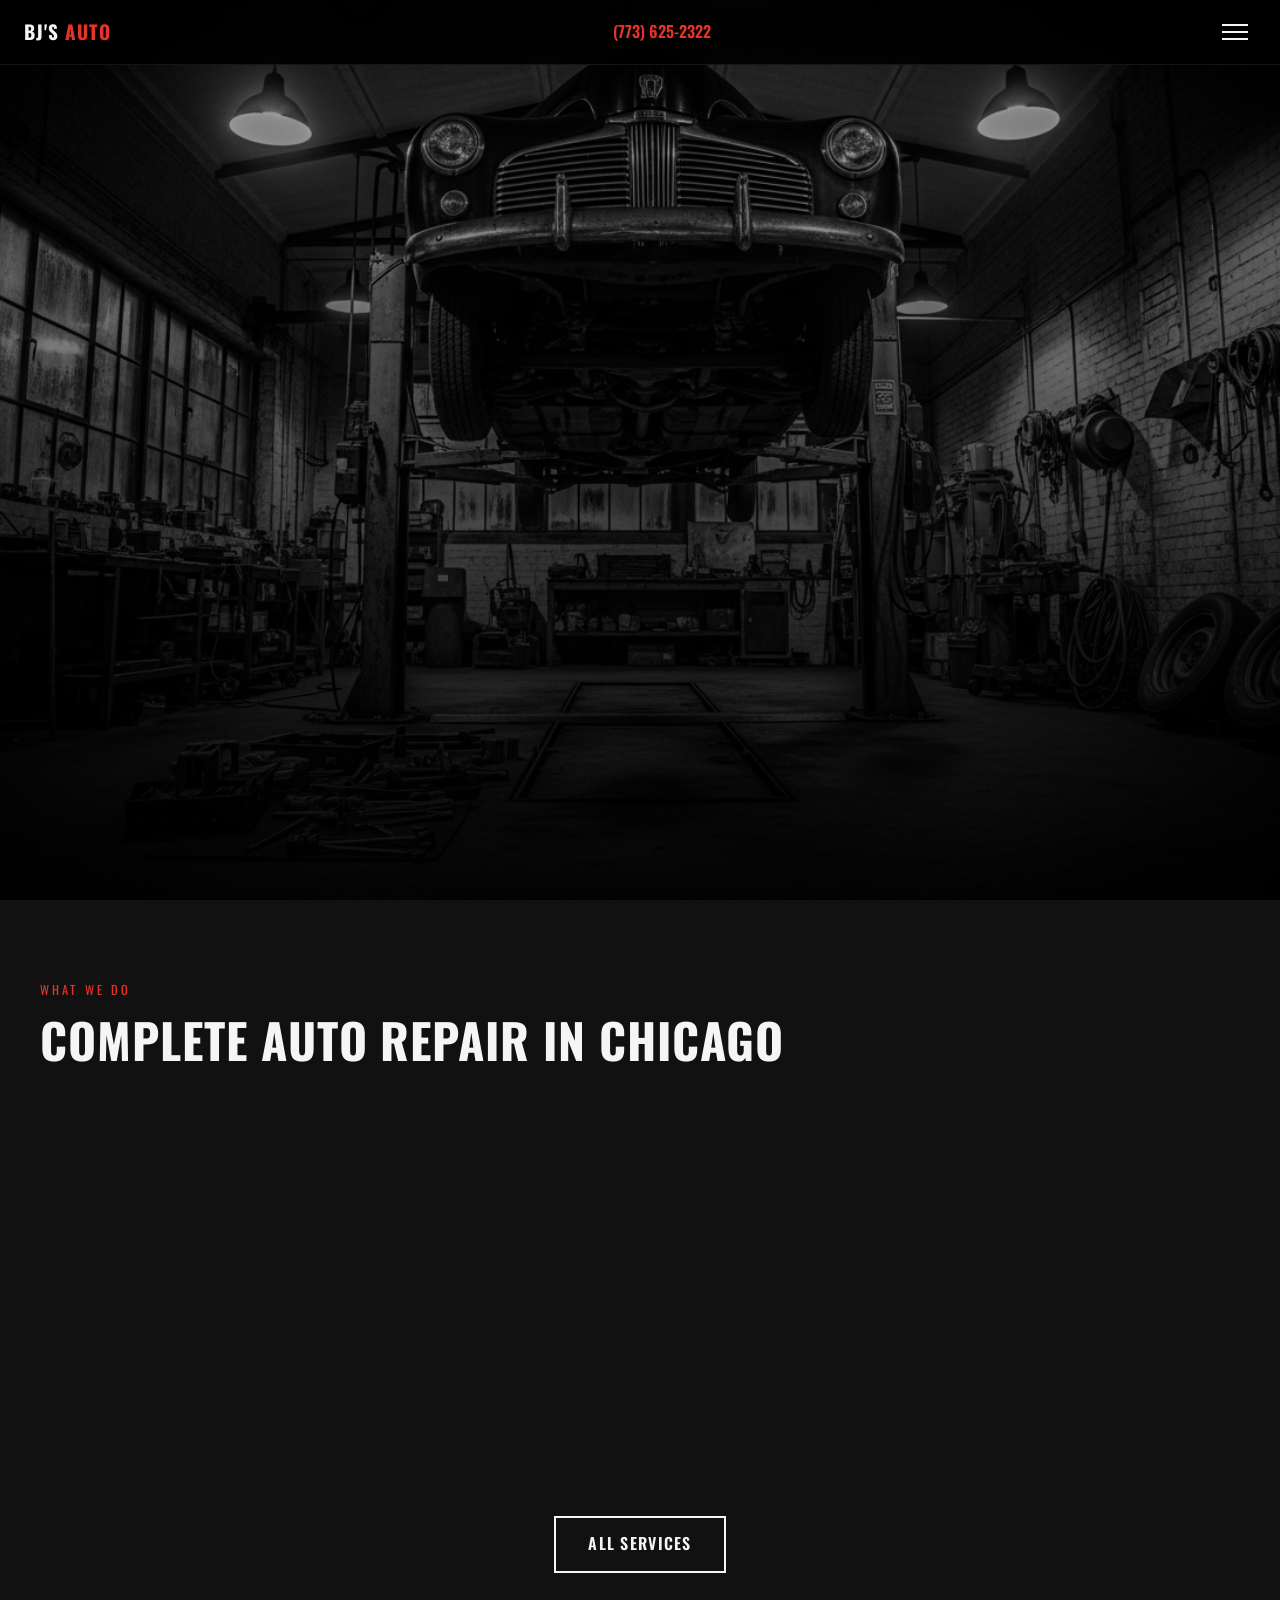
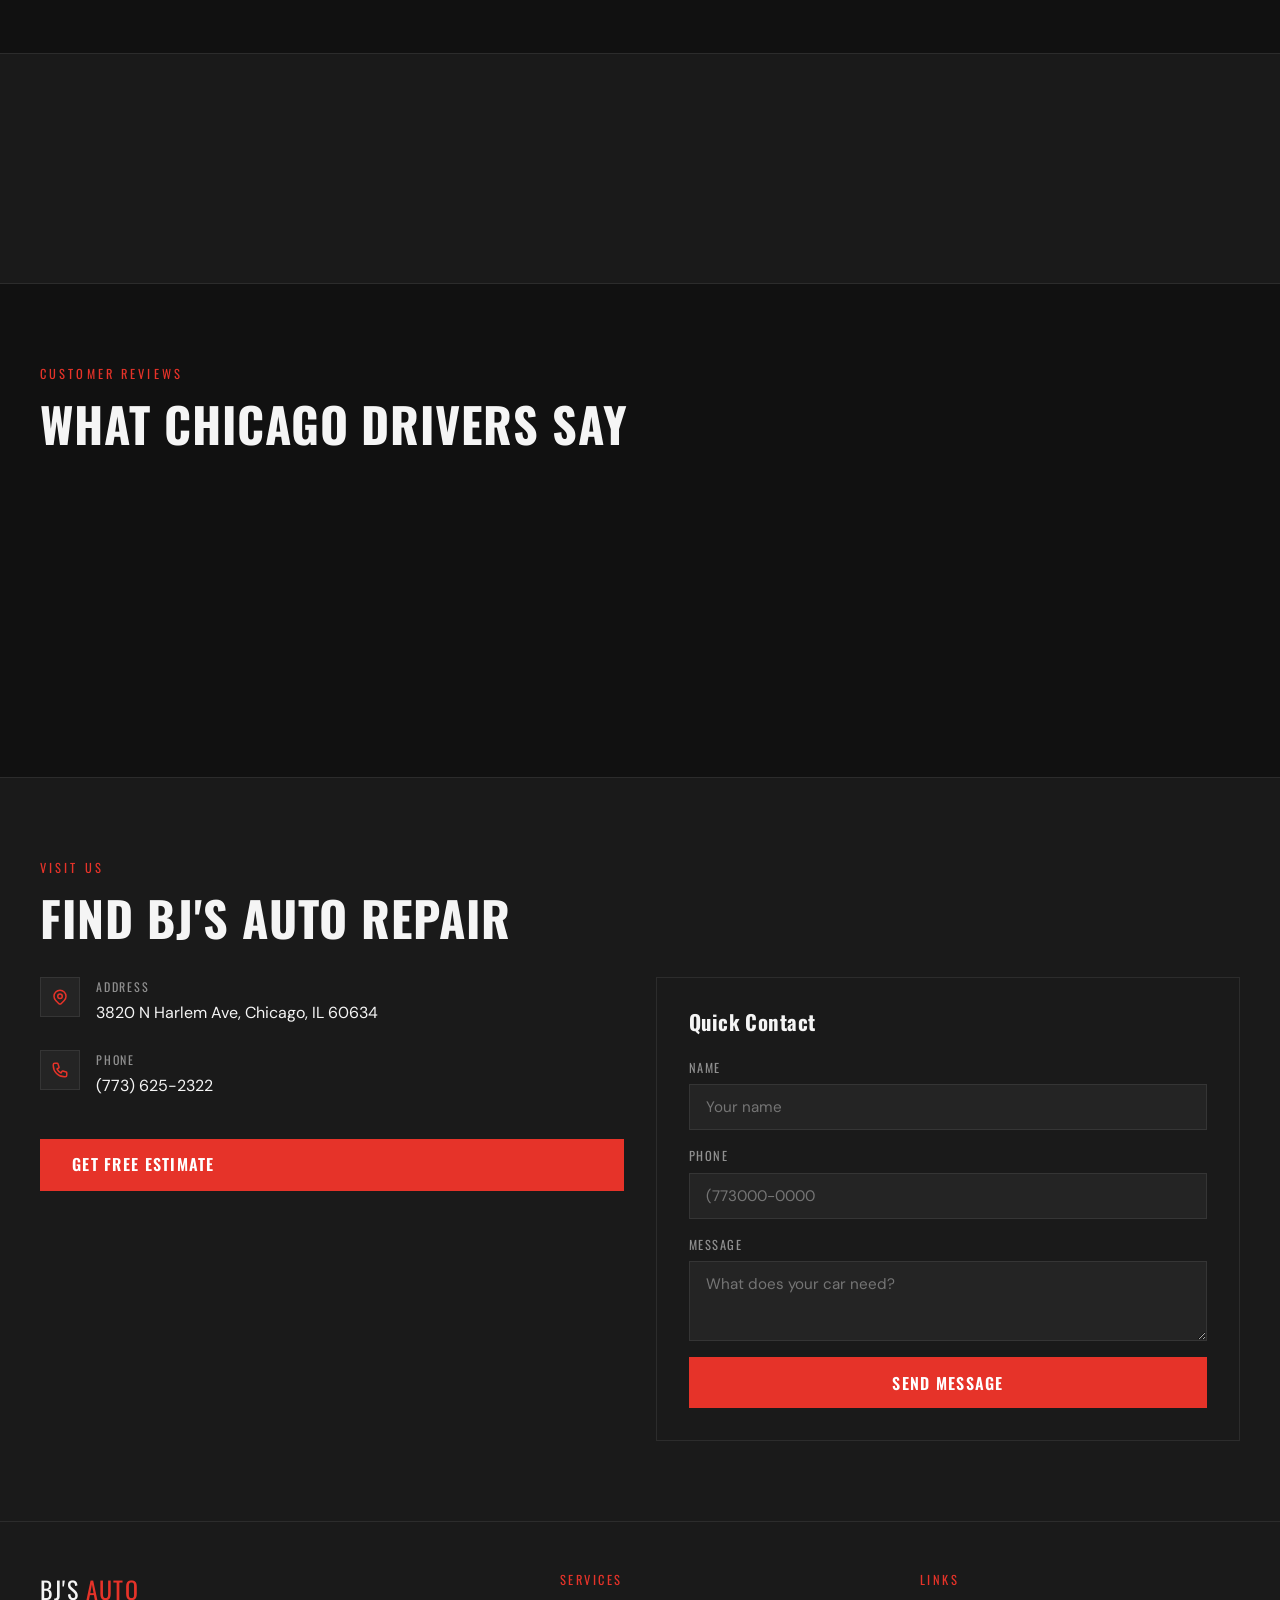
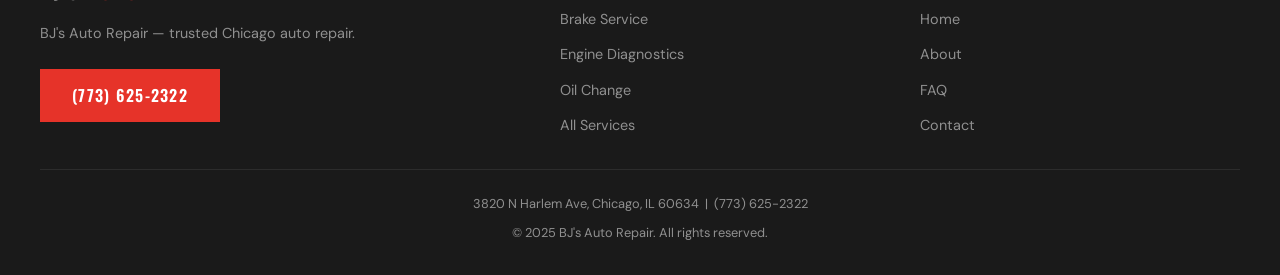
==== index.html @ 6c2be0c8 "feat: website rebuild for bjs-auto-repair" ====
<!DOCTYPE html>
<!--
DESIGN SYSTEM — BJ's Auto Repair
Niche: Auto Repair (Trades)
Color: Full-bleed hero, Chicago trades palette
Nav: Hamburger drawer
Hero: Roll 4 — Editorial full-bleed image
Motion: Roll 2 — Staggered float-up
Sections: Roll 1 — Hero → Services → Stats → Testimonials → FAQ preview → Contact
Die 6 Layout: Roll 1
-->
<html lang="en">
<head>
  <meta charset="UTF-8"><meta name="viewport" content="width=device-width, initial-scale=1.0">
  <title>Auto Repair Chicago | BJ's Auto Repair</title>
  <meta name="description" content="BJ's Auto Repair — Chicago's trusted auto repair since 1979. ASE certified, honest estimates, same-day service available. Call (773) 625-2322.">
  <meta property="og:title" content="BJ's Auto Repair | Chicago, IL Auto Repair"><meta property="og:description" content="Chicago's trusted auto repair since 1979.">
  <meta property="og:url" content="https://oh-ashen-one.github.io/bjs-auto-repair/">
  <meta property="og:image" content="assets/hero-main.jpg">
  <link rel="canonical" href="https://oh-ashen-one.github.io/bjs-auto-repair/">
  <link rel="preconnect" href="https://fonts.googleapis.com">
  <link href="https://fonts.googleapis.com/css2?family=Oswald:wght@400;600;700&family=DM+Sans:wght@400;500&display=swap" rel="stylesheet">
  <link rel="stylesheet" href="css/styles.css">
  <script type="application/ld+json">{"@context":"https://schema.org","@type":"AutoRepair","name":"BJ's Auto Repair","telephone":"(773) 625-2322","address":{"@type":"PostalAddress","streetAddress":"3820 N Harlem Ave","addressLocality":"Chicago","addressRegion":"IL"},"openingHours":"Mo-Fr 08:00-17:30","description":"BJ's Auto Repair — Chicago auto repair since 1979. ASE certified.","areaServed":"Chicago, IL"}</script>
</head>
<body>
  <nav class="site-nav"><a href="index.html" class="nav-logo">BJ's <span>Auto</span></a><span class="nav-phone-header">(773) 625-2322</span><button class="hamburger" aria-label="Open menu"><span></span><span></span><span></span></button></nav>
  <div class="nav-drawer"><a href="index.html">Home</a><a href="services/index.html">Services</a><a href="about.html">About</a><a href="faq.html">FAQ</a><a href="contact.html">Contact</a><a href="tel:7736252322" class="nav-cta btn btn-primary">(773) 625-2322</a></div>
  <section class="hero">
    <div class="hero-bg"></div>
    <div class="hero-overlay"></div>
    <div class="hero-content">
      <p class="hero-eyebrow">Chicago's Trusted Auto Repair Since 1979</p>
      <h1>Chicago's <span>Trusted</span><br>Auto Repair</h1>
      <p class="hero-sub">ASE certified technicians. Honest estimates. 46+ years serving Chicago drivers. Same-day service available on most repairs.</p>
      <div class="hero-ctas">
        <a href="tel:7736252322" class="btn btn-primary">Call (773) 625-2322</a>
        <a href="services/index.html" class="btn btn-outline">Our Services</a>
      </div>
    </div>
  </section>
  <section style="padding:5rem 1.5rem;background:var(--bg);">
    <div style="max-width:var(--max-w);margin:0 auto;">
      <p class="section-label">What We Do</p>
      <h2 style="margin-bottom:2.5rem;">Complete Auto Repair in Chicago</h2>
      <div class="services-grid"><div class="service-card"><div class="service-card-img"><img src="assets/service-brakes.jpg" alt="Brake Service Chicago" loading="lazy"></div><div class="service-card-body"><h3>Brake Service</h3><p>Professional brake service in Chicago, IL. All makes and models. Free estimates available.</p><a href="services/index.html" class="service-link">Details &rarr;</a></div></div>
<div class="service-card"><div class="service-card-img"><img src="assets/service-engine.jpg" alt="AC Repair Chicago" loading="lazy"></div><div class="service-card-body"><h3>AC Repair</h3><p>Professional ac repair in Chicago, IL. All makes and models. Free estimates available.</p><a href="services/index.html" class="service-link">Details &rarr;</a></div></div>
<div class="service-card"><div class="service-card-img"><img src="assets/service-oil.jpg" alt="Wheel Alignment Chicago" loading="lazy"></div><div class="service-card-body"><h3>Wheel Alignment</h3><p>Professional wheel alignment in Chicago, IL. All makes and models. Free estimates available.</p><a href="services/index.html" class="service-link">Details &rarr;</a></div></div>
</div>
      <div style="text-align:center;margin-top:2.5rem;"><a href="services/index.html" class="btn btn-outline">All Services</a></div>
    </div>
  </section>
  <div class="stats-section">
    <div class="stats-grid">
      <div class="stat-item"><div class="stat-number" data-count="46">46+</div><div class="stat-label">Years in Business</div></div>
      <div class="stat-item"><div class="stat-number" data-count="8000">8,000+</div><div class="stat-label">Customers Served</div></div>
      <div class="stat-item"><div class="stat-number" data-count="5">5</div><div class="stat-label">Star Reviews</div></div>
      <div class="stat-item"><div class="stat-number" data-count="100">100%</div><div class="stat-label">Work Guaranteed</div></div>
    </div>
  </div>
  <section style="padding:5rem 1.5rem;background:var(--bg);">
    <div style="max-width:var(--max-w);margin:0 auto;">
      <p class="section-label">Customer Reviews</p>
      <h2 style="margin-bottom:2.5rem;">What Chicago Drivers Say</h2>
      <div class="testimonials-grid"><div class="testimonial-card"><div class="testimonial-stars">&#9733;&#9733;&#9733;&#9733;&#9733;</div><p class="testimonial-text">"BJ's has been my go-to shop for years. 46 years in business says it all. Honest, reliable, and fair prices."</p><div class="testimonial-author">Norwood Park Customer</div></div>
<div class="testimonial-card"><div class="testimonial-stars">&#9733;&#9733;&#9733;&#9733;&#9733;</div><p class="testimonial-text">"Ask about the Oil Change Club — great value. The team is knowledgeable and they don't oversell."</p><div class="testimonial-author">Chicago Driver</div></div>
<div class="testimonial-card"><div class="testimonial-stars">&#9733;&#9733;&#9733;&#9733;&#9733;</div><p class="testimonial-text">"Brought my truck in for 4x4 issues. They knew exactly what was wrong. Fixed it fast and at a price that was more than fair."</p><div class="testimonial-author">Harlem Ave Neighbor</div></div>
</div>
    </div>
  </section>
  <section style="padding:5rem 1.5rem;background:var(--bg-2);border-top:1px solid var(--border);">
    <div style="max-width:var(--max-w);margin:0 auto;">
      <p class="section-label">Visit Us</p>
      <h2 style="margin-bottom:2rem;">Find BJ's Auto Repair</h2>
      <div class="contact-grid">
        <div class="contact-info">
          <div class="contact-item"><div class="contact-icon"><svg xmlns="http://www.w3.org/2000/svg" fill="none" viewBox="0 0 24 24" stroke="currentColor"><path stroke-linecap="round" stroke-linejoin="round" stroke-width="2" d="M17.657 16.657L13.414 20.9a1.998 1.998 0 01-2.827 0l-4.244-4.243a8 8 0 1111.314 0z"/><path stroke-linecap="round" stroke-linejoin="round" stroke-width="2" d="M15 11a3 3 0 11-6 0 3 3 0 016 0z"/></svg></div><div><p class="contact-label">Address</p><p class="contact-value">3820 N Harlem Ave, Chicago, IL 60634</p></div></div>
          <div class="contact-item"><div class="contact-icon"><svg xmlns="http://www.w3.org/2000/svg" fill="none" viewBox="0 0 24 24" stroke="currentColor"><path stroke-linecap="round" stroke-linejoin="round" stroke-width="2" d="M3 5a2 2 0 012-2h3.28a1 1 0 01.948.684l1.498 4.493a1 1 0 01-.502 1.21l-2.257 1.13a11.042 11.042 0 005.516 5.516l1.13-2.257a1 1 0 011.21-.502l4.493 1.498a1 1 0 01.684.949V19a2 2 0 01-2 2h-1C9.716 21 3 14.284 3 6V5z"/></svg></div><div><p class="contact-label">Phone</p><a href="tel:7736252322" class="contact-value">(773) 625-2322</a></div></div>
          <a href="contact.html" class="btn btn-primary" style="margin-top:1rem;">Get Free Estimate</a>
        </div>
        <div class="contact-form">
          <h3 style="margin-bottom:1.5rem;font-size:1.3rem;">Quick Contact</h3>
          <form>
            <div class="form-group"><label>Name</label><input type="text" placeholder="Your name"></div>
            <div class="form-group"><label>Phone</label><input type="tel" placeholder="(773000-0000"></div>
            <div class="form-group"><label>Message</label><textarea placeholder="What does your car need?" style="min-height:80px;"></textarea></div>
            <button type="submit" class="btn btn-primary" style="width:100%;">Send Message</button>
          </form>
        </div>
      </div>
    </div>
  </section>
  <footer class="site-footer">
    <div class="footer-grid">
      <div><div class="footer-brand-name">BJ's <span>Auto</span></div><p class="footer-desc">BJ's Auto Repair — trusted Chicago auto repair.</p><a href="tel:7736252322" class="btn btn-primary">(773) 625-2322</a></div>
      <div><p class="footer-col-title">Services</p><ul class="footer-links"><li><a href="services/brakes.html">Brake Service</a></li><li><a href="services/engine-diagnostics.html">Engine Diagnostics</a></li><li><a href="services/oil-change.html">Oil Change</a></li><li><a href="services/index.html">All Services</a></li></ul></div>
      <div><p class="footer-col-title">Links</p><ul class="footer-links"><li><a href="index.html">Home</a></li><li><a href="about.html">About</a></li><li><a href="faq.html">FAQ</a></li><li><a href="contact.html">Contact</a></li></ul></div>
    </div>
    <div class="footer-bottom"><p>3820 N Harlem Ave, Chicago, IL 60634 &nbsp;|&nbsp; (773) 625-2322</p><p>&copy; 2025 BJ's Auto Repair. All rights reserved.</p></div>
  </footer>
  <script src="https://cdnjs.cloudflare.com/ajax/libs/gsap/3.12.5/gsap.min.js"></script>
  <script src="https://cdnjs.cloudflare.com/ajax/libs/gsap/3.12.5/ScrollTrigger.min.js"></script>
  <script src="js/main.js"></script>
</body>
</html>
---- css/styles.css ----
/*
DESIGN SYSTEM — BJ's Auto Repair
Niche: Auto Repair (Trades)
Color: Chalk & Iron | Background #111111 | Accent #E63329
Nav: Roll 1 — Full-width bar, sticky
Hero: Roll 4 — Editorial full-bleed image, bold headline overlaid
Motion: Roll 2 — Staggered float-up
Sections: Roll 2 — Hero → About story → Services (alternating) → Testimonials → Contact
*/
:root {
  --bg: #111111;
  --bg-2: #1A1A1A;
  --bg-3: #242424;
  --accent: #E63329;
  --accent-dark: #E63329cc;
  --text: #F5F5F5;
  --text-muted: #909090;
  --border: rgba(255,255,255,0.08);
  --font-display: 'Oswald', sans-serif;
  --font-body: 'DM Sans', sans-serif;
  --max-w: 1200px;
}
*{margin:0;padding:0;box-sizing:border-box;}
html{scroll-behavior:smooth;}
body{background:var(--bg);color:var(--text);font-family:var(--font-body);font-size:1rem;line-height:1.6;overflow-x:hidden;}
img{max-width:100%;display:block;}
a{color:inherit;text-decoration:none;}
h1,h2,h3,h4{font-family:var(--font-display);font-weight:700;letter-spacing:0.02em;line-height:1.15;}
h1{font-size:clamp(2.2rem,8vw,5rem);text-transform:uppercase;}
h2{font-size:clamp(1.8rem,5vw,3rem);text-transform:uppercase;}
h3{font-size:clamp(1.1rem,3vw,1.5rem);}
.site-nav{position:fixed;top:0;left:0;right:0;z-index:1000;padding:1rem 1.5rem;display:flex;align-items:center;justify-content:space-between;background:rgba(0,0,0,0.9);backdrop-filter:blur(12px);border-bottom:1px solid var(--border);}
.nav-logo{font-family:var(--font-display);font-size:1.2rem;font-weight:700;text-transform:uppercase;letter-spacing:0.05em;}
.nav-logo span{color:var(--accent);}
.nav-phone-header{display:none;font-family:var(--font-display);font-size:1rem;color:var(--accent);font-weight:600;}
.hamburger{background:none;border:none;cursor:pointer;padding:0.5rem;display:flex;flex-direction:column;gap:5px;}
.hamburger span{display:block;width:26px;height:2px;background:var(--text);transition:all 0.3s;}
.hamburger.active span:nth-child(1){transform:translateY(7px) rotate(45deg);}
.hamburger.active span:nth-child(2){opacity:0;}
.hamburger.active span:nth-child(3){transform:translateY(-7px) rotate(-45deg);}
.nav-drawer{position:fixed;top:0;left:0;right:0;bottom:0;background:rgba(0,0,0,0.97);z-index:999;display:flex;flex-direction:column;align-items:center;justify-content:center;gap:2rem;opacity:0;pointer-events:none;transition:opacity 0.3s;}
.nav-drawer.open{opacity:1;pointer-events:all;}
.nav-drawer a{font-family:var(--font-display);font-size:clamp(2rem,6vw,3.5rem);text-transform:uppercase;letter-spacing:0.05em;color:var(--text);transition:color 0.2s;}
.nav-drawer a:hover{color:var(--accent);}
.btn{display:inline-block;padding:0.85rem 2rem;font-family:var(--font-display);font-size:1rem;text-transform:uppercase;letter-spacing:0.08em;font-weight:600;cursor:pointer;transition:all 0.25s;border:none;min-height:44px;}
.btn-primary{background:var(--accent);color:white;}
.btn-primary:hover{opacity:0.9;transform:translateY(-2px);}
.btn-outline{background:transparent;color:var(--text);border:2px solid var(--text);}
.btn-outline:hover{background:var(--text);color:var(--bg);}
.hero{position:relative;min-height:100dvh;display:flex;align-items:flex-end;padding:6rem 1.5rem 4rem;overflow:hidden;}
.hero-bg{position:absolute;inset:0;background:url('../assets/hero-main.jpg') center/cover no-repeat;}
.hero-overlay{position:absolute;inset:0;background:linear-gradient(to top,rgba(0,0,0,0.95) 0%,rgba(0,0,0,0.6) 50%,rgba(0,0,0,0.25) 100%);}
.hero-content{position:relative;z-index:2;max-width:var(--max-w);margin:0 auto;width:100%;}
.hero-eyebrow{font-family:var(--font-display);font-size:0.85rem;letter-spacing:0.2em;text-transform:uppercase;color:var(--accent);margin-bottom:1rem;opacity:0;transform:translateY(30px);}
.hero h1{margin-bottom:1.2rem;opacity:0;transform:translateY(40px);}
.hero h1 span{color:var(--accent);}
.hero-sub{font-size:clamp(1rem,3vw,1.3rem);color:var(--text-muted);max-width:600px;margin-bottom:2rem;opacity:0;transform:translateY(30px);}
.hero-ctas{display:flex;gap:1rem;flex-wrap:wrap;opacity:0;transform:translateY(30px);}
.section{padding:5rem 1.5rem;max-width:var(--max-w);margin:0 auto;}
.section-label{font-family:var(--font-display);font-size:0.78rem;letter-spacing:0.25em;text-transform:uppercase;color:var(--accent);margin-bottom:0.75rem;}
.services-grid{display:grid;grid-template-columns:1fr;gap:1.5rem;}
.service-card{background:var(--bg-2);border:1px solid var(--border);overflow:hidden;transition:all 0.3s;opacity:0;transform:translateY(40px);}
.service-card:hover{border-color:var(--accent);transform:translateY(-4px);}
.service-card-img{height:200px;overflow:hidden;}
.service-card-img img{width:100%;height:100%;object-fit:cover;transition:transform 0.5s;}
.service-card:hover .service-card-img img{transform:scale(1.05);}
.service-card-body{padding:1.5rem;}
.service-card h3{margin-bottom:0.5rem;}
.service-card p{color:var(--text-muted);font-size:0.9rem;margin-bottom:1rem;}
.service-link{color:var(--accent);font-family:var(--font-display);font-size:0.82rem;text-transform:uppercase;letter-spacing:0.1em;transition:gap 0.2s;display:flex;align-items:center;gap:0.4rem;}
.service-link:hover{gap:0.8rem;}
.stats-section{background:var(--bg-2);border-top:1px solid var(--border);border-bottom:1px solid var(--border);}
.stats-grid{display:grid;grid-template-columns:1fr 1fr;gap:2rem;max-width:var(--max-w);margin:0 auto;padding:4rem 1.5rem;}
.stat-item{text-align:center;opacity:0;transform:translateY(30px);}
.stat-number{font-family:var(--font-display);font-size:clamp(2.5rem,8vw,4.5rem);color:var(--accent);font-weight:700;line-height:1;margin-bottom:0.5rem;}
.stat-label{font-size:0.82rem;text-transform:uppercase;letter-spacing:0.12em;color:var(--text-muted);}
.testimonials-grid{display:grid;grid-template-columns:1fr;gap:1.5rem;}
.testimonial-card{background:var(--bg-2);border:1px solid var(--border);border-left:3px solid var(--accent);padding:1.5rem;opacity:0;transform:translateY(40px);}
.testimonial-stars{color:var(--accent);font-size:1rem;margin-bottom:1rem;}
.testimonial-text{color:var(--text-muted);font-size:0.95rem;font-style:italic;margin-bottom:1rem;line-height:1.7;}
.testimonial-author{font-family:var(--font-display);font-size:0.82rem;text-transform:uppercase;letter-spacing:0.08em;}
.faq-list{display:flex;flex-direction:column;gap:0;}
.faq-item{border-bottom:1px solid var(--border);opacity:0;transform:translateY(20px);}
.faq-question{width:100%;background:none;border:none;text-align:left;padding:1.5rem 0;font-family:var(--font-display);font-size:1rem;color:var(--text);cursor:pointer;display:flex;justify-content:space-between;align-items:center;gap:1rem;min-height:44px;}
.faq-icon{width:20px;height:20px;flex-shrink:0;transition:transform 0.3s;color:var(--accent);}
.faq-item.open .faq-icon{transform:rotate(45deg);}
.faq-answer{max-height:0;overflow:hidden;transition:max-height 0.3s;color:var(--text-muted);font-size:0.95rem;}
.faq-item.open .faq-answer{max-height:500px;padding-bottom:1.5rem;}
.contact-grid{display:grid;grid-template-columns:1fr;gap:2rem;}
.contact-info{display:flex;flex-direction:column;gap:1.5rem;}
.contact-item{display:flex;gap:1rem;align-items:flex-start;}
.contact-icon{width:40px;height:40px;background:var(--bg-3);border:1px solid var(--border);display:flex;align-items:center;justify-content:center;flex-shrink:0;}
.contact-icon svg{width:18px;height:18px;color:var(--accent);}
.contact-label{font-family:var(--font-display);font-size:0.75rem;text-transform:uppercase;letter-spacing:0.15em;color:var(--text-muted);margin-bottom:0.25rem;}
.contact-value{font-size:1rem;}
.contact-form{background:var(--bg-2);border:1px solid var(--border);padding:2rem;}
.form-group{display:flex;flex-direction:column;gap:0.4rem;margin-bottom:1rem;}
.form-group label{font-family:var(--font-display);font-size:0.78rem;text-transform:uppercase;letter-spacing:0.12em;color:var(--text-muted);}
.form-group input,.form-group select,.form-group textarea{background:var(--bg-3);border:1px solid var(--border);color:var(--text);padding:0.75rem 1rem;font-family:var(--font-body);font-size:0.95rem;outline:none;transition:border-color 0.2s;min-height:44px;}
.form-group input:focus,.form-group select:focus,.form-group textarea:focus{border-color:var(--accent);}
.form-group textarea{min-height:120px;resize:vertical;}
.map-placeholder{height:280px;background:var(--bg-3);border:1px solid var(--border);overflow:hidden;margin-top:1.5rem;}
.map-placeholder iframe{width:100%;height:100%;border:0;}
.cta-band{background:var(--accent);padding:3rem 1.5rem;text-align:center;}
.cta-band h2{color:white;margin-bottom:1rem;font-size:clamp(1.5rem,4vw,2.5rem);}
.cta-band p{color:rgba(255,255,255,0.85);margin-bottom:1.5rem;}
.cta-band .btn{background:white;color:var(--accent);}
.cta-band .btn:hover{background:var(--bg);color:white;}
.site-footer{background:var(--bg-2);border-top:1px solid var(--border);padding:3rem 1.5rem 2rem;}
.footer-grid{max-width:var(--max-w);margin:0 auto;display:grid;grid-template-columns:1fr;gap:2.5rem;}
.footer-brand-name{font-family:var(--font-display);font-size:1.5rem;text-transform:uppercase;letter-spacing:0.05em;margin-bottom:0.75rem;}
.footer-brand-name span{color:var(--accent);}
.footer-desc{color:var(--text-muted);font-size:0.9rem;line-height:1.7;margin-bottom:1.5rem;}
.footer-col-title{font-family:var(--font-display);font-size:0.78rem;text-transform:uppercase;letter-spacing:0.2em;color:var(--accent);margin-bottom:1rem;}
.footer-links{list-style:none;display:flex;flex-direction:column;gap:0.6rem;}
.footer-links a{color:var(--text-muted);font-size:0.9rem;transition:color 0.2s;}
.footer-links a:hover{color:var(--text);}
.footer-bottom{max-width:var(--max-w);margin:2rem auto 0;padding-top:1.5rem;border-top:1px solid var(--border);display:flex;flex-direction:column;gap:0.5rem;align-items:center;text-align:center;}
.footer-bottom p{color:var(--text-muted);font-size:0.8rem;}
.breadcrumb{padding:6rem 1.5rem 1rem;max-width:var(--max-w);margin:0 auto;display:flex;gap:0.5rem;align-items:center;font-size:0.85rem;color:var(--text-muted);}
.breadcrumb a{color:var(--accent);}
.page-hero{background:var(--bg-2);border-bottom:1px solid var(--border);padding:2rem 1.5rem 3rem;}
.page-hero-inner{max-width:var(--max-w);margin:0 auto;}
.page-hero h1{font-size:clamp(1.8rem,5vw,3rem);margin-bottom:0.75rem;}
.page-hero p{color:var(--text-muted);max-width:600px;}
.hours-table{width:100%;border-collapse:collapse;}
.hours-table tr{border-bottom:1px solid var(--border);}
.hours-table td{padding:0.75rem 0;font-size:0.9rem;}
.hours-table td:last-child{color:var(--accent);text-align:right;}
.reveal{opacity:0;transform:translateY(40px);}
@media(prefers-reduced-motion:reduce){*,*::before,*::after{animation-duration:0.01ms!important;transition-duration:0.01ms!important;}}
@media(min-width:768px){.services-grid{grid-template-columns:repeat(2,1fr);}.stats-grid{grid-template-columns:repeat(4,1fr);}.testimonials-grid{grid-template-columns:repeat(2,1fr);}.contact-grid{grid-template-columns:1fr 1fr;}.footer-grid{grid-template-columns:1.5fr 1fr 1fr;}.nav-phone-header{display:block;}}
@media(min-width:1024px){.services-grid{grid-template-columns:repeat(3,1fr);}.testimonials-grid{grid-template-columns:repeat(3,1fr);}}
@media(max-width:480px){.hero-ctas{flex-direction:column;}}
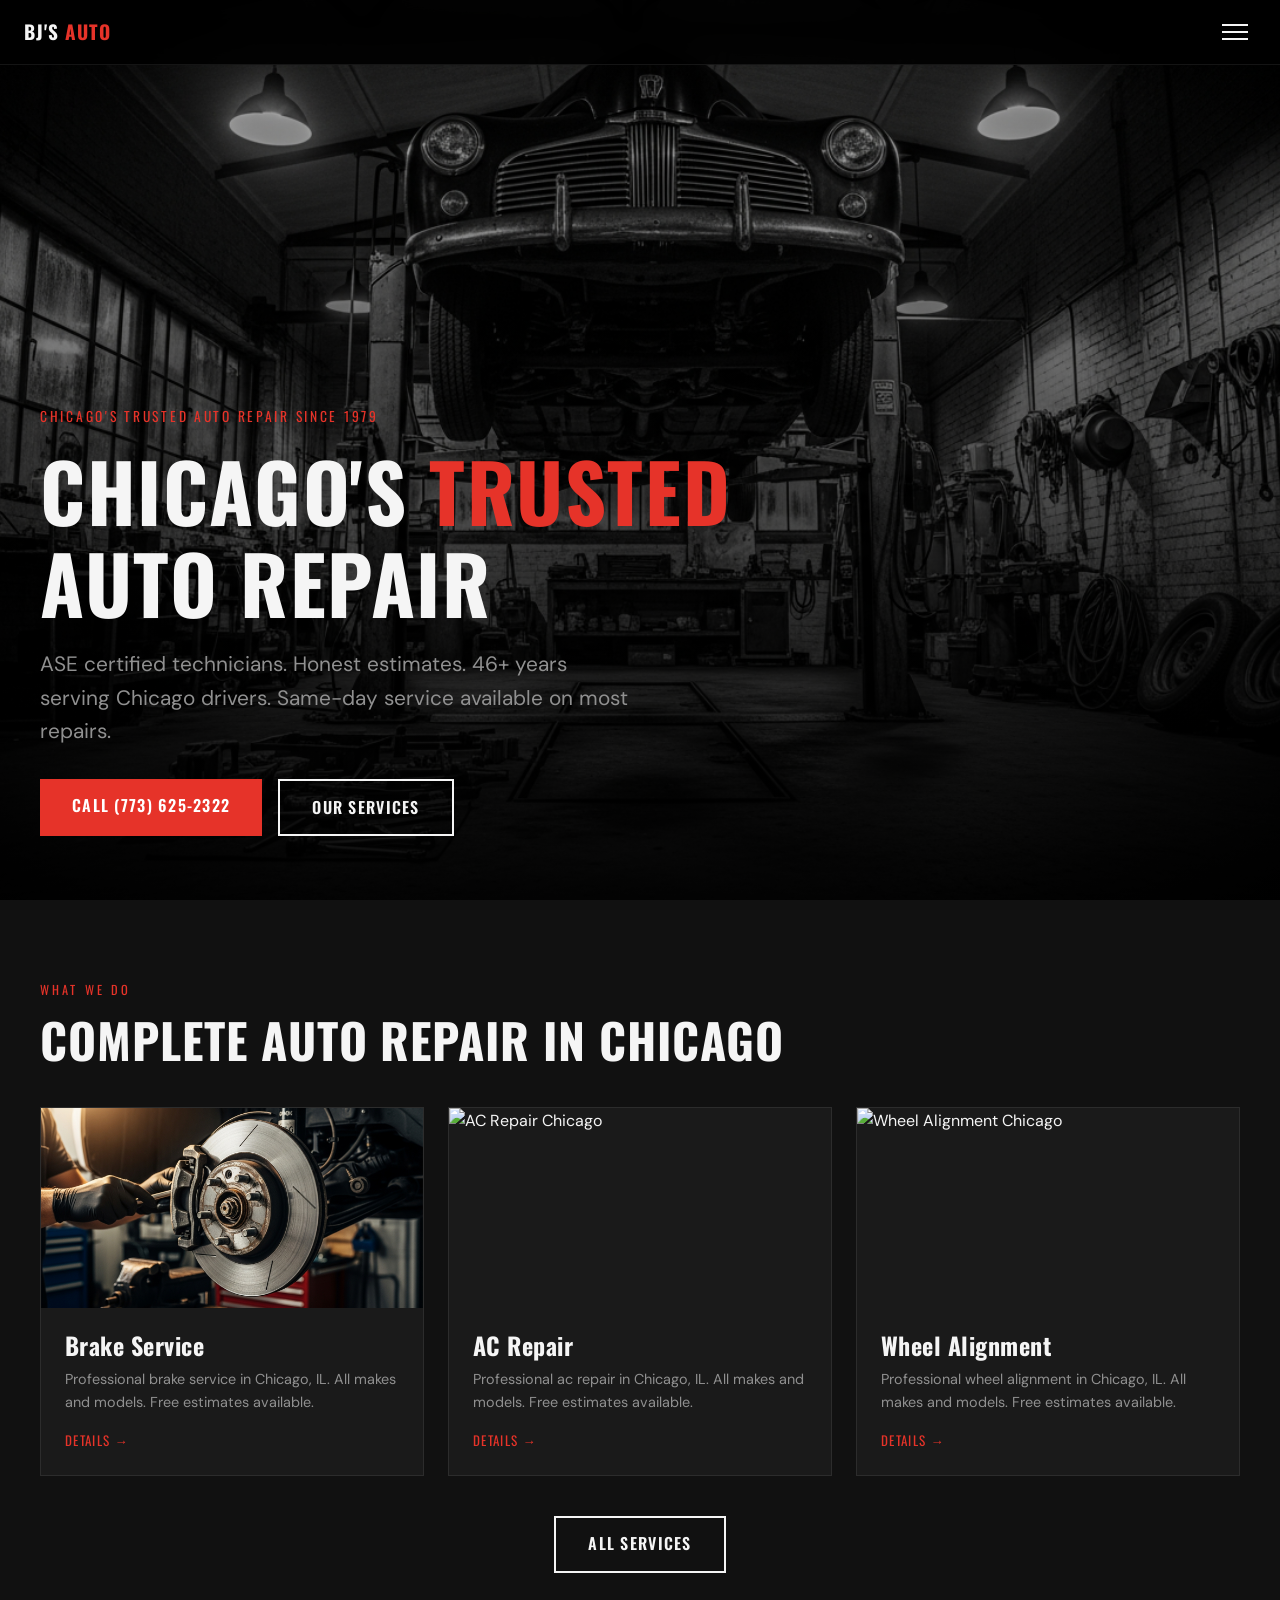
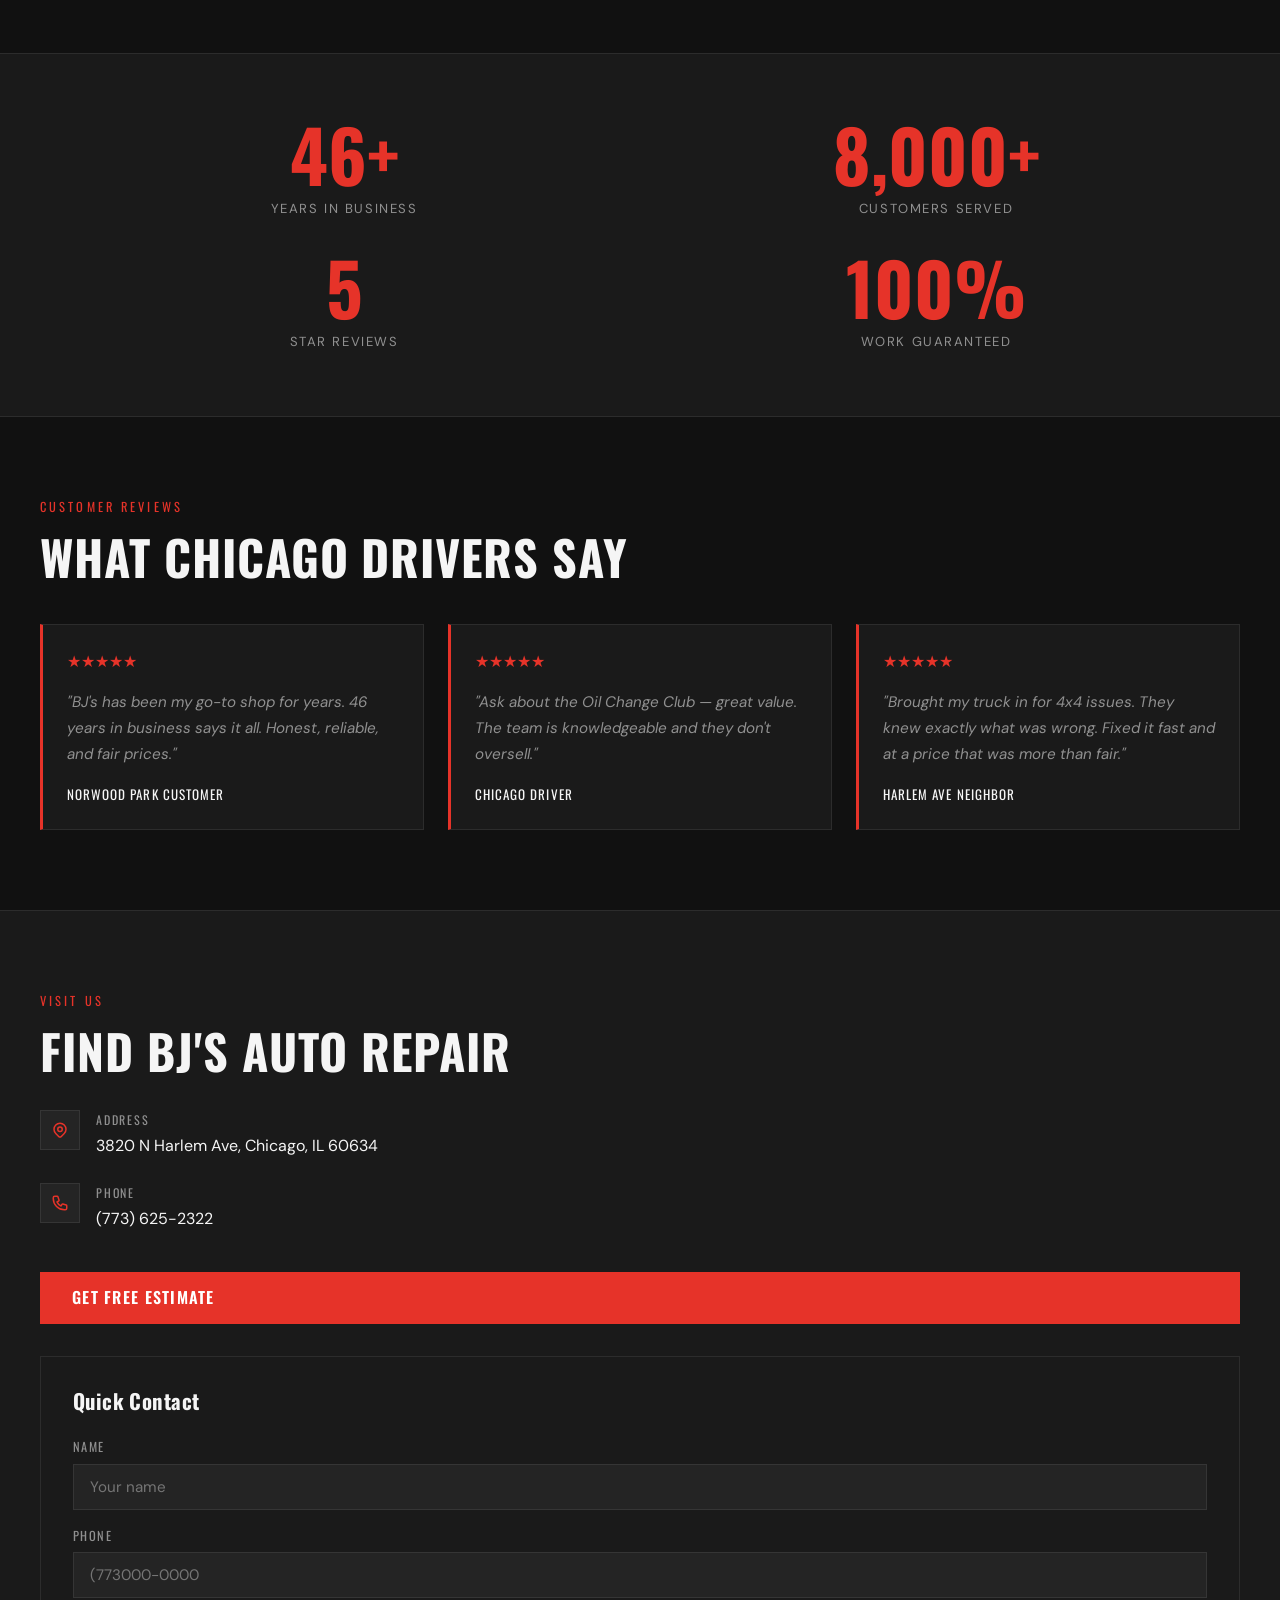
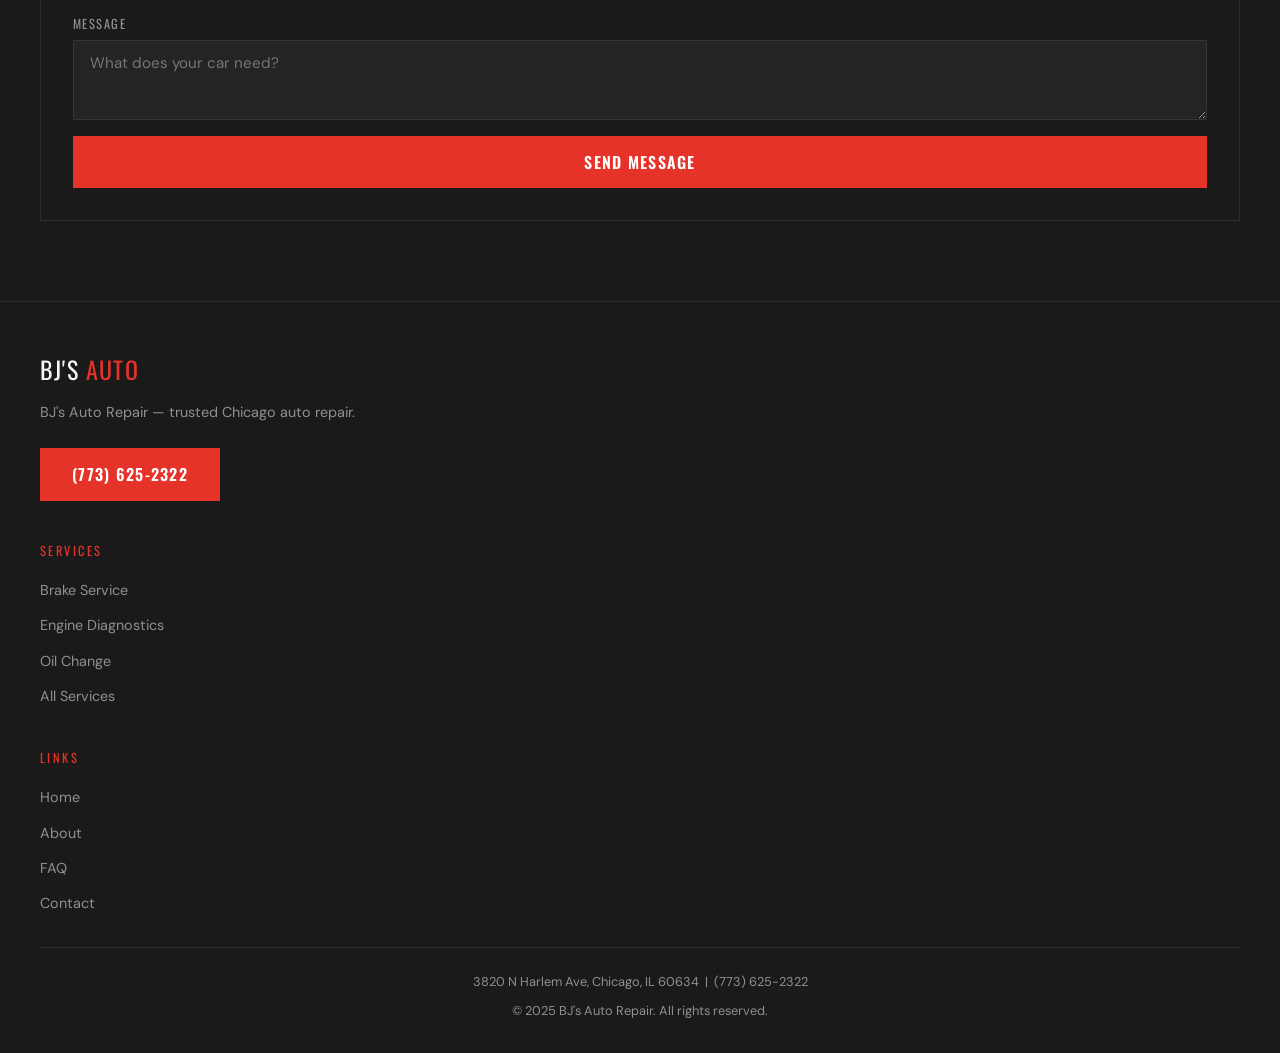
==== commit 78f0e043: "fix: cache-bust CSS/JS links to force browser reload" ====
--- a/index.html
+++ b/index.html
@@ -20,7 +20,7 @@
   <link rel="canonical" href="https://oh-ashen-one.github.io/bjs-auto-repair/">
   <link rel="preconnect" href="https://fonts.googleapis.com">
   <link href="https://fonts.googleapis.com/css2?family=Oswald:wght@400;600;700&family=DM+Sans:wght@400;500&display=swap" rel="stylesheet">
-  <link rel="stylesheet" href="css/styles.css">
+  <link rel="stylesheet" href="css/styles.css?v=1774543622">
   <script type="application/ld+json">{"@context":"https://schema.org","@type":"AutoRepair","name":"BJ's Auto Repair","telephone":"(773) 625-2322","address":{"@type":"PostalAddress","streetAddress":"3820 N Harlem Ave","addressLocality":"Chicago","addressRegion":"IL"},"openingHours":"Mo-Fr 08:00-17:30","description":"BJ's Auto Repair — Chicago auto repair since 1979. ASE certified.","areaServed":"Chicago, IL"}</script>
 </head>
 <body>
@@ -98,8 +98,6 @@
     </div>
     <div class="footer-bottom"><p>3820 N Harlem Ave, Chicago, IL 60634 &nbsp;|&nbsp; (773) 625-2322</p><p>&copy; 2025 BJ's Auto Repair. All rights reserved.</p></div>
   </footer>
-  <script src="https://cdnjs.cloudflare.com/ajax/libs/gsap/3.12.5/gsap.min.js"></script>
-  <script src="https://cdnjs.cloudflare.com/ajax/libs/gsap/3.12.5/ScrollTrigger.min.js"></script>
-  <script src="js/main.js"></script>
+  <script src="js/main.js?v=1774543622"></script>
 </body>
 </html>
--- a/css/styles.css
+++ b/css/styles.css
@@ -47,19 +47,19 @@
 .btn-primary:hover{opacity:0.9;transform:translateY(-2px);}
 .btn-outline{background:transparent;color:var(--text);border:2px solid var(--text);}
 .btn-outline:hover{background:var(--text);color:var(--bg);}
-.hero{position:relative;min-height:100dvh;display:flex;align-items:flex-end;padding:6rem 1.5rem 4rem;overflow:hidden;}
+.hero{position:relative;min-height:600px;min-height:100svh;min-height:100dvh;display:flex;align-items:flex-end;padding:6rem 1.5rem 4rem;overflow:hidden;}
 .hero-bg{position:absolute;inset:0;background:url('../assets/hero-main.jpg') center/cover no-repeat;}
 .hero-overlay{position:absolute;inset:0;background:linear-gradient(to top,rgba(0,0,0,0.95) 0%,rgba(0,0,0,0.6) 50%,rgba(0,0,0,0.25) 100%);}
 .hero-content{position:relative;z-index:2;max-width:var(--max-w);margin:0 auto;width:100%;}
-.hero-eyebrow{font-family:var(--font-display);font-size:0.85rem;letter-spacing:0.2em;text-transform:uppercase;color:var(--accent);margin-bottom:1rem;opacity:0;transform:translateY(30px);}
-.hero h1{margin-bottom:1.2rem;opacity:0;transform:translateY(40px);}
+.hero-eyebrow{font-family:var(--font-display);font-size:0.85rem;letter-spacing:0.2em;text-transform:uppercase;color:var(--accent);margin-bottom:1rem;opacity:1;}
+.hero h1{margin-bottom:1.2rem;opacity:1;}
 .hero h1 span{color:var(--accent);}
-.hero-sub{font-size:clamp(1rem,3vw,1.3rem);color:var(--text-muted);max-width:600px;margin-bottom:2rem;opacity:0;transform:translateY(30px);}
-.hero-ctas{display:flex;gap:1rem;flex-wrap:wrap;opacity:0;transform:translateY(30px);}
+.hero-sub{font-size:clamp(1rem,3vw,1.3rem);color:var(--text-muted);max-width:600px;margin-bottom:2rem;opacity:1;}
+.hero-ctas{display:flex;gap:1rem;flex-wrap:wrap;opacity:1;}
 .section{padding:5rem 1.5rem;max-width:var(--max-w);margin:0 auto;}
 .section-label{font-family:var(--font-display);font-size:0.78rem;letter-spacing:0.25em;text-transform:uppercase;color:var(--accent);margin-bottom:0.75rem;}
 .services-grid{display:grid;grid-template-columns:1fr;gap:1.5rem;}
-.service-card{background:var(--bg-2);border:1px solid var(--border);overflow:hidden;transition:all 0.3s;opacity:0;transform:translateY(40px);}
+.service-card{background:var(--bg-2);border:1px solid var(--border);overflow:hidden;transition:all 0.3s;opacity:1;}
 .service-card:hover{border-color:var(--accent);transform:translateY(-4px);}
 .service-card-img{height:200px;overflow:hidden;}
 .service-card-img img{width:100%;height:100%;object-fit:cover;transition:transform 0.5s;}
@@ -71,16 +71,16 @@
 .service-link:hover{gap:0.8rem;}
 .stats-section{background:var(--bg-2);border-top:1px solid var(--border);border-bottom:1px solid var(--border);}
 .stats-grid{display:grid;grid-template-columns:1fr 1fr;gap:2rem;max-width:var(--max-w);margin:0 auto;padding:4rem 1.5rem;}
-.stat-item{text-align:center;opacity:0;transform:translateY(30px);}
+.stat-item{text-align:center;opacity:1;}
 .stat-number{font-family:var(--font-display);font-size:clamp(2.5rem,8vw,4.5rem);color:var(--accent);font-weight:700;line-height:1;margin-bottom:0.5rem;}
 .stat-label{font-size:0.82rem;text-transform:uppercase;letter-spacing:0.12em;color:var(--text-muted);}
 .testimonials-grid{display:grid;grid-template-columns:1fr;gap:1.5rem;}
-.testimonial-card{background:var(--bg-2);border:1px solid var(--border);border-left:3px solid var(--accent);padding:1.5rem;opacity:0;transform:translateY(40px);}
+.testimonial-card{background:var(--bg-2);border:1px solid var(--border);border-left:3px solid var(--accent);padding:1.5rem;opacity:1;}
 .testimonial-stars{color:var(--accent);font-size:1rem;margin-bottom:1rem;}
 .testimonial-text{color:var(--text-muted);font-size:0.95rem;font-style:italic;margin-bottom:1rem;line-height:1.7;}
 .testimonial-author{font-family:var(--font-display);font-size:0.82rem;text-transform:uppercase;letter-spacing:0.08em;}
 .faq-list{display:flex;flex-direction:column;gap:0;}
-.faq-item{border-bottom:1px solid var(--border);opacity:0;transform:translateY(20px);}
+.faq-item{border-bottom:1px solid var(--border);opacity:1;}
 .faq-question{width:100%;background:none;border:none;text-align:left;padding:1.5rem 0;font-family:var(--font-display);font-size:1rem;color:var(--text);cursor:pointer;display:flex;justify-content:space-between;align-items:center;gap:1rem;min-height:44px;}
 .faq-icon{width:20px;height:20px;flex-shrink:0;transition:transform 0.3s;color:var(--accent);}
 .faq-item.open .faq-icon{transform:rotate(45deg);}
@@ -127,8 +127,26 @@
 .hours-table tr{border-bottom:1px solid var(--border);}
 .hours-table td{padding:0.75rem 0;font-size:0.9rem;}
 .hours-table td:last-child{color:var(--accent);text-align:right;}
-.reveal{opacity:0;transform:translateY(40px);}
-@media(prefers-reduced-motion:reduce){*,*::before,*::after{animation-duration:0.01ms!important;transition-duration:0.01ms!important;}}
+.reveal{opacity:1;transform:translateY(0);transition:opacity 0.6s ease,transform 0.6s ease;}
+@media (prefers-reduced-motion: reduce) {
+    *, *::before, *::after {
+        animation-duration: 0.01ms !important;
+        transition-duration: 0.01ms !important;
+    }
+}}
 @media(min-width:768px){.services-grid{grid-template-columns:repeat(2,1fr);}.stats-grid{grid-template-columns:repeat(4,1fr);}.testimonials-grid{grid-template-columns:repeat(2,1fr);}.contact-grid{grid-template-columns:1fr 1fr;}.footer-grid{grid-template-columns:1.5fr 1fr 1fr;}.nav-phone-header{display:block;}}
 @media(min-width:1024px){.services-grid{grid-template-columns:repeat(3,1fr);}.testimonials-grid{grid-template-columns:repeat(3,1fr);}}
 @media(max-width:480px){.hero-ctas{flex-direction:column;}}
+@media(max-width:767px){
+  .hero{min-height:calc(100vh - 60px);min-height:calc(100svh - 60px);padding-bottom:3rem;}
+  .hero-eyebrow,.hero h1,.hero-sub,.hero-ctas{opacity:1!important;transform:none!important;}
+  .section{padding:3rem 1rem;}
+  .page-hero{padding:1.5rem 1rem 2rem;}
+  .stats-section{padding:2rem 1rem;}
+  .stats-grid{grid-template-columns:repeat(2,1fr);}
+  .btn{padding:0.85rem 1.5rem;font-size:0.9rem;}
+}
+@media(max-width:767px){
+  .service-card,.testimonial-card,.stat-item,.reveal,.hero-eyebrow,.hero h1,.hero-sub,.hero-ctas{opacity:1!important;transform:none!important;}
+  .faq-item{opacity:1!important;transform:none!important;}
+}
